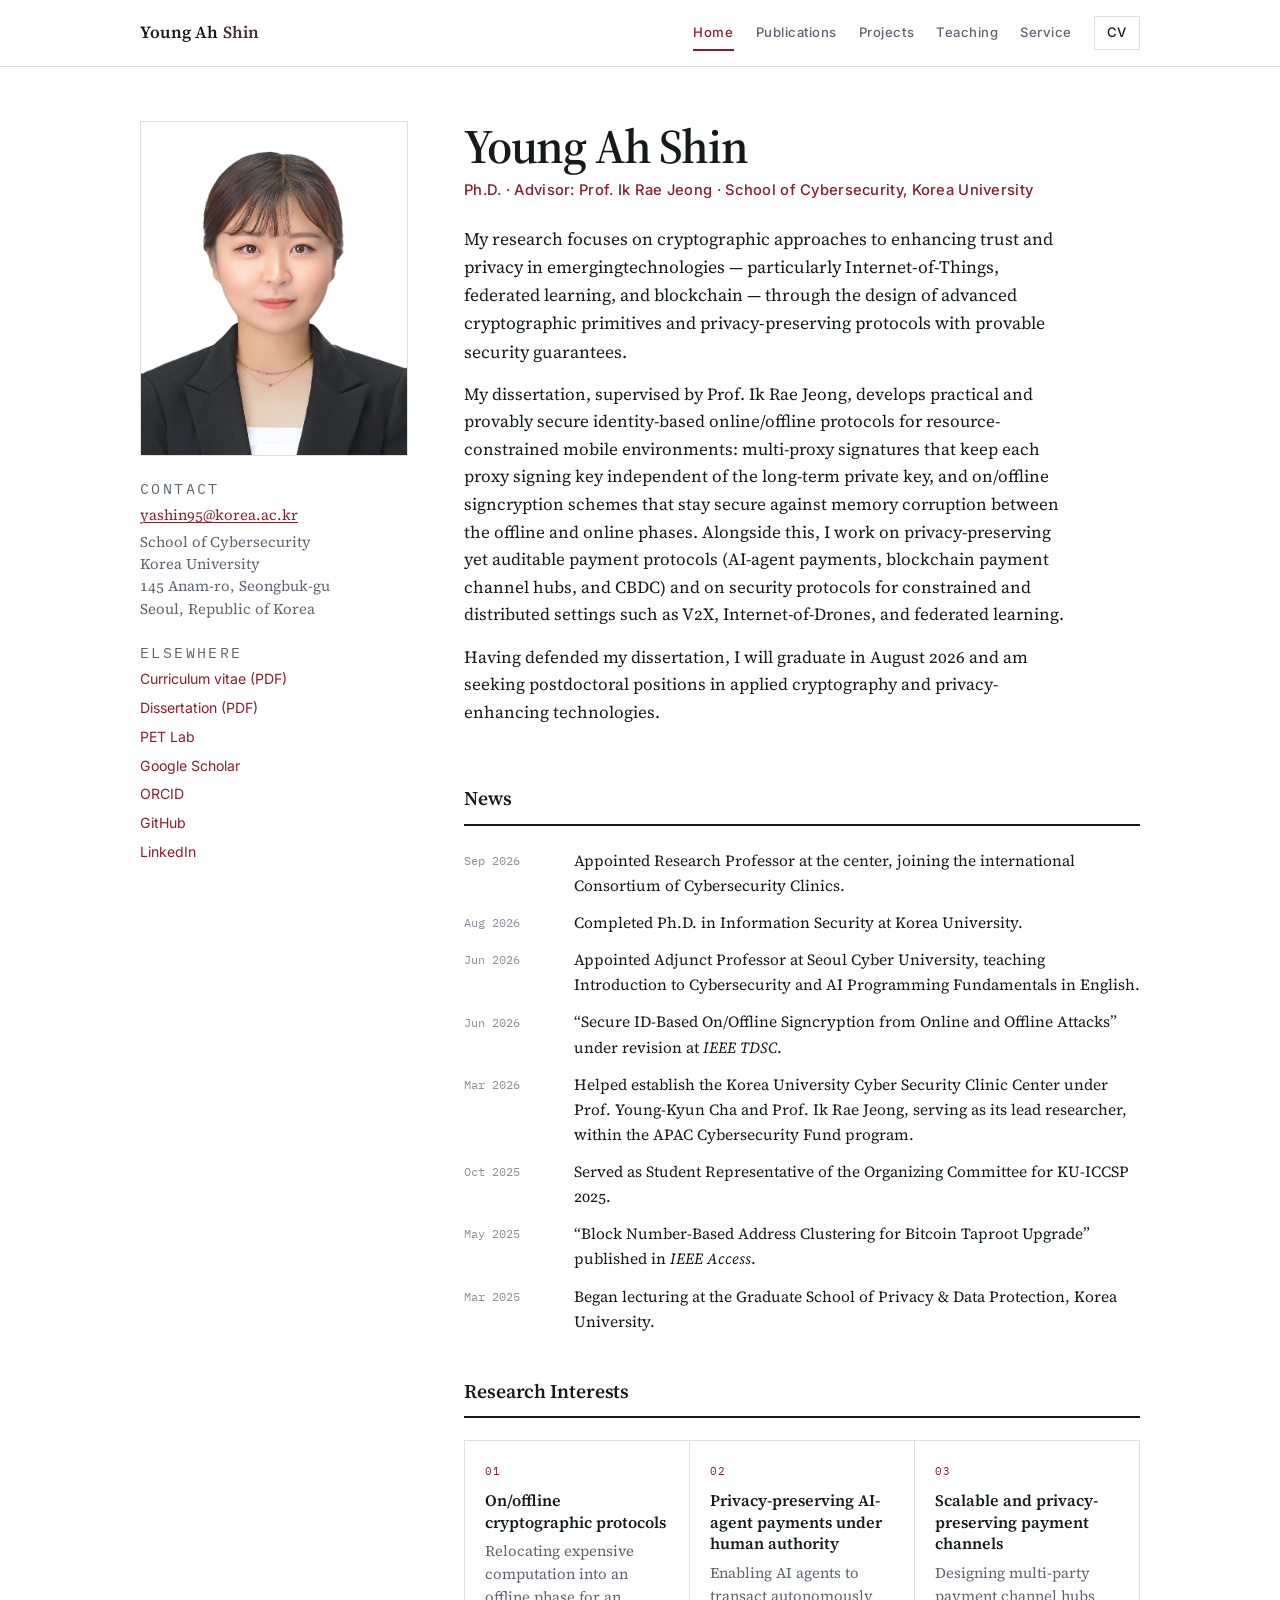
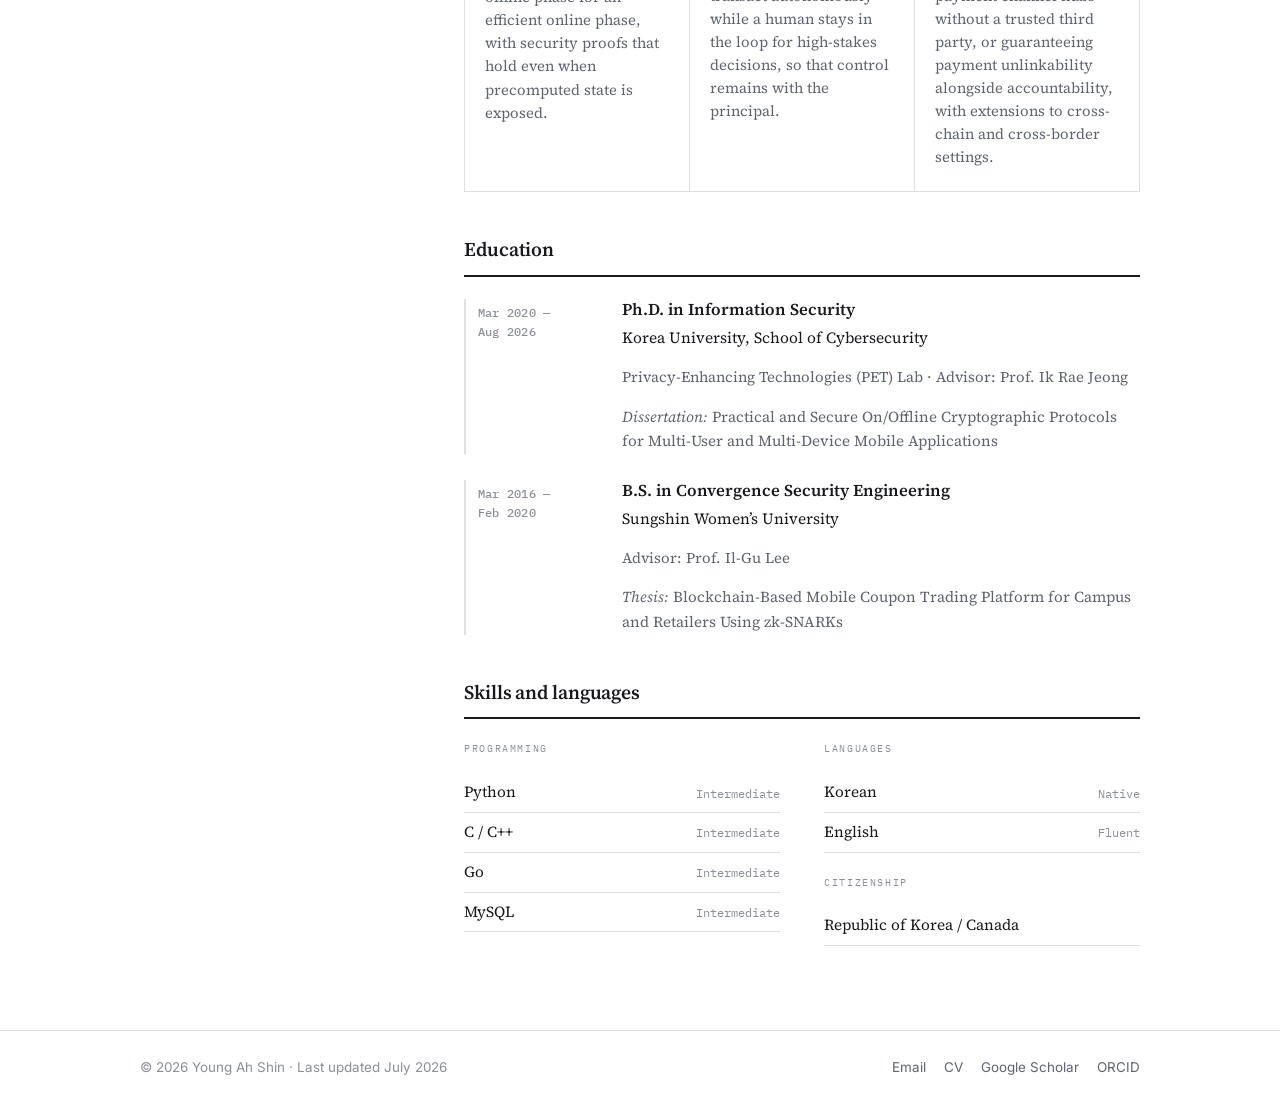
==== index.html @ 181fbac8 "dissertation" ====
<!DOCTYPE html>
<html lang="en">
<head>
<meta charset="UTF-8">
<meta name="viewport" content="width=device-width, initial-scale=1.0">
<title>Young Ah Shin — Applied Cryptography, Security and Privacy</title>
<meta name="description" content="Young Ah Shin is a Ph.D. candidate at the School of Cybersecurity, Korea University, working on identity-based signatures, online/offline cryptographic protocols, and privacy-preserving blockchain payments.">
<meta name="author" content="Young Ah Shin">
<meta property="og:title" content="Young Ah Shin">
<meta property="og:description" content="Applied cryptography, provable security, and privacy-enhancing technologies.">
<meta property="og:type" content="profile">
<link rel="preconnect" href="https://fonts.googleapis.com">
<link rel="preconnect" href="https://fonts.gstatic.com" crossorigin>
<link href="https://fonts.googleapis.com/css2?family=IBM+Plex+Mono:wght@400;500&family=Inter:wght@400;500;600&family=Source+Serif+4:ital,opsz,wght@0,8..60,400;0,8..60,600;1,8..60,400&display=swap" rel="stylesheet">
<link rel="stylesheet" href="styles.css">
</head>
<body>
<a class="skip" href="#main">Skip to content</a>

<header class="site-header">
  <nav class="wrap nav" aria-label="Main">
    <a class="brand" href="index.html">Young Ah <span>Shin</span></a>
    <div class="nav-links">
      <a class="active" href="index.html">Home</a>
      <!-- <a href="research.html">Research</a> -->
      <a href="publications.html">Publications</a>
      <a href="projects.html">Projects</a>
      <a href="teaching.html">Teaching</a>
      <a href="service.html">Service</a>
      <a class="cv-link" href="Shin_CV_Jun2026.pdf" target="_blank" rel="noopener">CV</a>
    </div>
  </nav>
</header>

<main id="main">
<div class="wrap page">

  <div class="home-grid">

    <aside class="side">
      <div class="portrait">
        <img src="Shin.jpg" alt="Portrait of Young Ah Shin">
      </div>

      <div class="side-block">
        <p class="side-label">Contact</p>
        <p><a href="mailto:yashin95@korea.ac.kr">yashin95@korea.ac.kr</a></p>
        <p>School of Cybersecurity<br>Korea University<br>145 Anam-ro, Seongbuk-gu<br>Seoul, Republic of Korea</p>
      </div>

      <div class="side-block">
        <p class="side-label">Elsewhere</p>
        <div class="side-links">
          <a href="Shin_CV_Jun2026.pdf" target="_blank" rel="noopener">Curriculum vitae (PDF)</a>
          <a href="Shin_Dissertation.pdf" target="_blank" rel="noopener">Dissertation (PDF)</a>
          <a href="https://pet.korea.ac.kr/" target="_blank" rel="noopener">PET Lab</a>
          <a href="https://scholar.google.com/citations?user=QF94qp0AAAAJ&hl=en" target="_blank" rel="noopener">Google Scholar</a>
          <a href="https://orcid.org/0000-0001-7969-7143" target="_blank" rel="noopener">ORCID</a>
          <a href="https://github.com/youngkorea" target="_blank" rel="noopener">GitHub</a>
          <a href="https://www.linkedin.com/in/young-95-korea/" target="_blank" rel="noopener">LinkedIn</a>
        </div>
      </div>
    </aside>

    <div class="intro">
      <h1>Young Ah Shin</h1>
      <p class="role">Ph.D. · Advisor: Prof. Ik Rae Jeong · School of Cybersecurity, Korea University</p>

      <p class="lead">
        My research focuses on cryptographic approaches to enhancing trust and privacy in emergingtechnologies — particularly Internet-of-Things, federated learning, and blockchain — through the design of advanced cryptographic primitives and privacy-preserving protocols with provable security guarantees.
        <!--I design cryptographic primitives and protocols that keep systems trustworthy when
        the devices running them are weak, mobile, or partly compromised — and I prove that
        they hold.-->
      </p>

      <p>
        My dissertation, supervised by Prof. Ik Rae Jeong, develops practical and provably
        secure identity-based online/offline protocols for resource-constrained mobile
        environments: multi-proxy signatures that keep each proxy signing key independent
        of the long-term private key, and on/offline signcryption schemes that stay secure against
        memory corruption between the offline and online phases. Alongside this, I work on privacy-preserving yet auditable payment protocols (AI-agent payments, blockchain payment channel hubs,  and CBDC) and on security protocols
        for constrained and distributed settings such as V2X, Internet-of-Drones, and federated learning.
      </p>

      <p>
        Having defended my dissertation, I will graduate in August 2026 and am seeking postdoctoral positions in applied cryptography and privacy-enhancing technologies.
      </p>

      <section class="section">
        <h2 class="section-title">News</h2>
        <ul class="news">
          <li><time datetime="2026-09">Sep 2026</time><span>Appointed Research Professor at the center, joining the international Consortium of Cybersecurity Clinics.</span></li>
          <li><time datetime="2026-08">Aug 2026</time><span>Completed Ph.D. in Information Security at Korea University.</span></li>
          <li><time datetime="2026-06">Jun 2026</time><span>Appointed Adjunct Professor at Seoul Cyber University, teaching Introduction to Cybersecurity and AI Programming Fundamentals in English.</span></li>
          <li><time datetime="2026-06">Jun 2026</time><span>&ldquo;Secure ID-Based On/Offline Signcryption from Online and Offline Attacks&rdquo; under revision at <em>IEEE TDSC</em>.</span></li>
          <li><time datetime="2026-03">Mar 2026</time><span>Helped establish the Korea University Cyber Security Clinic Center under Prof. Young-Kyun Cha and Prof. Ik Rae Jeong, serving as its lead researcher, within the APAC Cybersecurity Fund program.</span></li>
          <li><time datetime="2025-10">Oct 2025</time><span>Served as Student Representative of the Organizing Committee for KU-ICCSP 2025.</span></li>
          <li><time datetime="2025-05">May 2025</time><span>&ldquo;Block Number-Based Address Clustering for Bitcoin Taproot Upgrade&rdquo; published in <em>IEEE Access</em>.</span></li>
          <li><time datetime="2025-03">Mar 2025</time><span>Began lecturing at the Graduate School of Privacy &amp; Data Protection, Korea University.</span></li>
        </ul>
      </section>
      <section class="section">
        <h2 class="section-title">Research Interests</h2>
        <div class="cards">
          <article class="card">
            <span class="num">01</span>
            <h3>On/offline cryptographic protocols</h3>
            <p>Relocating expensive computation into an offline phase for an efficient online phase, with security proofs that hold even when precomputed state is exposed.</p>
          </article>
          <article class="card">
            <span class="num">02</span>
            <h3>Privacy-preserving AI-agent payments under human authority</h3>
            <p>Enabling AI agents to transact autonomously while a human stays in the loop for high-stakes decisions, so that control remains with the principal.</p>
          </article>
          <article class="card">
            <span class="num">03</span>
            <h3>Scalable and privacy-preserving payment channels</h3>
            <p>Designing multi-party payment channel hubs without a trusted third party, or guaranteeing payment unlinkability alongside accountability, with extensions to cross-chain and cross-border settings.</p>
          </article>
        </div>
      </section>
          <!--
          <article class="card">
            <span class="num">01</span>
            <h3>Online/offline cryptographic protocols</h3>
            <p>Signatures and signcryption for mobile, multi-user, and multi-device settings, with security proofs that account for state exposure between phases.</p>
          </article>
          <article class="card">
            <span class="num">02</span>
            <h3>Private and auditable payments</h3>
            <p>Payment channel hubs and CBDC designs that reconcile transaction privacy with fine-grained, regulation-compliant auditability.</p>
          </article>
          <article class="card">
            <span class="num">03</span>
            <h3>Autonomous-agent transactions</h3>
            <p>Cryptographic authorization, user pre-approval, and selective disclosure for accountable payments between autonomous AI agents.</p>
          </article>
        -->

      <section class="section">
        <h2 class="section-title">Education</h2>
        <div class="rail-list">
          <article class="rail-item">
            <div class="rail-key">Mar 2020 —<br>Aug 2026</div>
            <div class="rail-body">
              <h3>Ph.D. in Information Security</h3>
              <p class="org">Korea University, School of Cybersecurity</p>
              <p class="meta">Privacy-Enhancing Technologies (PET) Lab · Advisor: Prof. Ik Rae Jeong</p>
              <p class="note"><em>Dissertation:</em> Practical and Secure On/Offline Cryptographic Protocols for Multi-User and Multi-Device Mobile Applications</p>
            </div>
          </article>
          <article class="rail-item">
            <div class="rail-key">Mar 2016 —<br>Feb 2020</div>
            <div class="rail-body">
              <h3>B.S. in Convergence Security Engineering</h3>
              <p class="org">Sungshin Women&rsquo;s University</p>
              <p class="meta">Advisor: Prof. Il-Gu Lee</p>
              <p class="note"><em>Thesis:</em> Blockchain-Based Mobile Coupon Trading Platform for Campus and Retailers Using zk-SNARKs</p>
            </div>
          </article>
        </div>
      </section>

      <section class="section">
        <h2 class="section-title">Skills and languages</h2>
        <div class="split">
          <div>
            <p class="side-label">Programming</p>
            <ul class="plain">
              <li>Python <span>Intermediate</span></li>
              <li>C / C++ <span>Intermediate</span></li>
              <li>Go <span>Intermediate</span></li>
              <li>MySQL <span>Intermediate</span></li>
            </ul>
          </div>
          <div>
            <p class="side-label">Languages</p>
            <ul class="plain">
              <li>Korean <span>Native</span></li>
              <li>English <span>Fluent</span></li>
            </ul>
            <p class="side-label" style="margin-top:22px">Citizenship</p>
            <ul class="plain">
              <li>Republic of Korea / Canada</li>
            </ul>
          </div>
        </div>
        <!--
        <div class="callout">
          <p>References are available on request.</p>
        </div>
        -->
      </section>

    </div>
  </div>

</div>
</main>

<footer>
  <div class="wrap footer-row">
    <span>© 2026 Young Ah Shin · Last updated July 2026</span>
    <div class="footer-links">
      <a href="mailto:yashin95@korea.ac.kr">Email</a>
      <a href="Shin_CV_Jun2026.pdf" target="_blank" rel="noopener">CV</a>
      <a href="https://scholar.google.com/citations?user=QF94qp0AAAAJ&hl=en" target="_blank" rel="noopener">Google Scholar</a>
      <a href="https://orcid.org/0000-0001-7969-7143" target="_blank" rel="noopener">ORCID</a>
    </div>
  </div>
</footer>
</body>
</html>
---- styles.css ----
/* ==========================================================================
   Young Ah Shin — academic homepage
   Type:  Source Serif 4 (prose)  ·  Inter (navigation, labels)  ·  IBM Plex Mono (dates, IDs)
   ========================================================================== */

:root {
  --ink:      #17191d;
  --slate:    #5d6470;
  --faint:    #8a8f99;
  --crimson:  #8a1f2b;
  --crimson-2:#a83341;
  --darkbrown:#4A2C2A;
  --paper:    #ffffff;
  --wash:     #f6f5f2;
  --rule:     #e2e0da;

  --serif: "Source Serif 4", Georgia, "Times New Roman", serif;
  --sans:  "Inter", -apple-system, BlinkMacSystemFont, "Segoe UI", Arial, sans-serif;
  --mono:  "IBM Plex Mono", ui-monospace, "SFMono-Regular", Consolas, monospace;

  --wrap: 1000px;
  --rail: 132px;
}

* { box-sizing: border-box; }
html { scroll-behavior: smooth; -webkit-text-size-adjust: 100%; }

body {
  margin: 0;
  background: var(--paper);
  color: var(--ink);
  font-family: var(--serif);
  font-size: 17px;
  line-height: 1.62;
  font-variant-numeric: oldstyle-nums;
}

a { color: var(--crimson); text-decoration-thickness: 1px; text-underline-offset: 2px; }
a:hover { color: var(--crimson-2); }
img { max-width: 100%; display: block; }

:focus-visible {
  outline: 2px solid var(--crimson);
  outline-offset: 3px;
}

.wrap { width: min(calc(100% - 44px), var(--wrap)); margin-inline: auto; }

.skip {
  position: absolute; left: -9999px;
  background: var(--ink); color: #fff; padding: 10px 16px; z-index: 99;
}
.skip:focus { left: 12px; top: 12px; }

/* ---------- Header ------------------------------------------------------ */

.site-header {
  position: sticky; top: 0; z-index: 40;
  background: rgba(255,255,255,.94);
  backdrop-filter: saturate(180%) blur(8px);
  border-bottom: 1px solid var(--rule);
}
.nav {
  display: flex; align-items: center; justify-content: space-between;
  gap: 24px; min-height: 66px;
}
.brand {
  font-family: var(--serif);
  font-size: 1.06rem; font-weight: 600; letter-spacing: .01em;
  color: var(--ink); text-decoration: none; white-space: nowrap;
}
.brand span { color: var(--darkbrown); }

.nav-links { display: flex; align-items: center; gap: 22px; flex-wrap: wrap; }
.nav-links a {
  position: relative;
  font-family: var(--sans);
  font-size: .82rem; font-weight: 500; letter-spacing: .04em;
  color: var(--slate); text-decoration: none;
  padding: 6px 0;
}
.nav-links a:hover { color: var(--ink); }
.nav-links a.active { color: var(--crimson); }
.nav-links a.active::after {
  content: ""; position: absolute; left: 0; right: 0; bottom: -1px;
  height: 2px; background: var(--crimson);
}
.nav-links a.cv-link {
  padding: 5px 12px;
  border: 1px solid var(--rule);
  color: var(--ink);
}
.nav-links a.cv-link:hover { border-color: var(--crimson); color: var(--crimson); }

/* ---------- Page banner ------------------------------------------------- */

.banner {
  background: var(--wash);
  border-bottom: 1px solid var(--rule);
  padding: 40px 0 36px;
}
.eyebrow {
  font-family: var(--mono);
  font-size: .68rem; font-weight: 500; letter-spacing: .18em;
  text-transform: uppercase; color: var(--crimson);
  margin: 0 0 10px;
}
.banner h1 {
  margin: 0;
  font-size: clamp(1.9rem, 4vw, 2.5rem);
  font-weight: 600; letter-spacing: -.015em; line-height: 1.15;
}
.banner .lede {
  margin: 14px 0 0; max-width: 62ch;
  color: var(--slate); font-size: 1.02rem;
}

main { display: block; }
.page { padding: 54px 0 84px; }

/* ---------- Sections ---------------------------------------------------- */

.section { padding-top: 42px; }
.section:first-child { padding-top: 0; }

.section-title {
  margin: 0 0 22px;
  padding-bottom: 9px;
  border-bottom: 2px solid var(--ink);
  font-size: 1.22rem; font-weight: 600; letter-spacing: -.005em;
}
.section-sub {
  margin: 34px 0 16px;
  font-family: var(--sans);
  font-size: .76rem; font-weight: 600; letter-spacing: .13em;
  text-transform: uppercase; color: var(--crimson);
}
.section p { margin: 0 0 15px; max-width: 74ch; }
.section p:last-child { margin-bottom: 0; }

.bullets { margin: 0; padding-left: 0; list-style: none; max-width: 78ch; }
.bullets li {
  position: relative; margin: 0 0 10px; padding-left: 20px;
}
.bullets li::before {
  content: ""; position: absolute; left: 0; top: .68em;
  width: 7px; height: 1px; background: var(--crimson);
}

/* ---------- Rail list (the shared timeline device) ---------------------- */

.rail-list { display: grid; gap: 26px; }

.rail-item {
  display: grid;
  grid-template-columns: var(--rail) minmax(0, 1fr);
  gap: 26px;
}
.rail-key {
  font-family: var(--mono);
  font-size: .74rem; font-weight: 500; letter-spacing: .02em;
  color: var(--faint);
  padding-top: .32em;
  border-left: 2px solid var(--rule);
  padding-left: 12px;
}
.rail-item:hover .rail-key { border-left-color: var(--crimson); color: var(--slate); }

.rail-body h3 {
  margin: 0 0 4px;
  font-size: 1.04rem; font-weight: 600; line-height: 1.35;
}
.rail-body p { margin: 3px 0; max-width: 72ch; }
.rail-body .org { font-size: .97rem; }
.rail-body .meta {
  color: var(--slate); font-size: .93rem;
}
.rail-body .note {
  margin-top: 7px; color: var(--slate); font-size: .95rem;
}
.rail-body ul { margin: 8px 0 0; padding-left: 0; list-style: none; }
.rail-body ul li {
  position: relative; padding-left: 16px; margin-bottom: 5px;
  color: var(--slate); font-size: .95rem;
}
.rail-body ul li::before {
  content: ""; position: absolute; left: 0; top: .72em;
  width: 5px; height: 1px; background: var(--faint);
}

/* Compact variant for patents / software / grants */
.rail-list.tight { gap: 15px; }
.rail-list.tight .rail-body h3 { font-size: .99rem; font-weight: 500; }

/* ---------- Publications ------------------------------------------------ */

.pub-list { margin: 0; padding: 0; list-style: none; display: grid; gap: 24px; }
.pub {
  display: grid;
  grid-template-columns: var(--rail) minmax(0, 1fr);
  gap: 26px;
}
.pub-key {
  font-family: var(--mono);
  font-size: .74rem; font-weight: 500;
  color: var(--faint);
  padding-top: .32em; padding-left: 12px;
  border-left: 2px solid var(--rule);
}
.pub:hover .pub-key { border-left-color: var(--crimson); color: var(--slate); }
.pub-title {
  display: block;
  font-size: 1.04rem; font-weight: 600; line-height: 1.38;
  margin-bottom: 4px;
}
.pub-authors { display: block; font-size: .97rem; }
.pub-authors strong { font-weight: 600; }
.pub-venue { display: block; color: var(--slate); font-size: .94rem; margin-top: 2px; }
.pub-venue em { font-style: italic; }
.pub-links { margin-top: 6px; display: flex; flex-wrap: wrap; gap: 14px; }
.pub-links a {
  font-family: var(--mono); font-size: .72rem; letter-spacing: .06em;
  text-transform: uppercase; text-decoration: none;
  border-bottom: 1px solid var(--rule); padding-bottom: 1px;
}
.pub-links a:hover { border-bottom-color: var(--crimson); }

.tag {
  display: inline-block; vertical-align: 2px;
  margin-left: 8px; padding: 2px 8px;
  font-family: var(--mono); font-size: .64rem; font-weight: 500;
  letter-spacing: .1em; text-transform: uppercase;
  border: 1px solid var(--rule); color: var(--slate);
  white-space: nowrap;
}
.tag.review { border-color: var(--crimson); color: var(--crimson); }
.tag.progress { border-style: dashed; }

/* ---------- Home -------------------------------------------------------- */

.home-grid {
  display: grid;
  grid-template-columns: 268px minmax(0, 1fr);
  gap: 56px;
  align-items: start;
}
.side { position: sticky; top: 96px; }

.portrait {
  width: 100%; aspect-ratio: 4 / 5;
  display: grid; place-items: center; overflow: hidden;
  background: var(--wash);
  border: 1px solid var(--rule);
  color: #b3a7a2;
  font-family: var(--serif); font-size: 3rem; font-weight: 600; letter-spacing: .04em;
}
.portrait img { width: 100%; height: 100%; object-fit: cover; }

.side-block { margin-top: 22px; }
.side-label {
  font-family: var(--mono);
  font-size: .64rem; letter-spacing: .16em; text-transform: uppercase;
  color: var(--faint); margin: 0 0 8px;
}
.side-block p { margin: 0 0 4px; font-size: .93rem; line-height: 1.5; color: var(--slate); }
.side-links { display: grid; gap: 5px; }
.side-links a {
  font-family: var(--sans); font-size: .88rem; text-decoration: none;
  border-bottom: 1px solid transparent; width: fit-content;
}
.side-links a:hover { border-bottom-color: var(--crimson); }

.intro h1 {
  margin: 0 0 6px;
  font-size: clamp(2.2rem, 5vw, 3rem);
  font-weight: 600; letter-spacing: -.025em; line-height: 1.08;
}
.intro .role {
  margin: 0 0 22px;
  font-family: var(--sans);
  font-size: .92rem; font-weight: 500; letter-spacing: .02em;
  color: var(--crimson);
}
.intro p { margin: 0 0 15px; max-width: 68ch; }
.intro .lead { font-size: 1.09rem; }

/* News */
.news { margin: 0; padding: 0; list-style: none; display: grid; gap: 12px; }
.news li {
  display: grid; grid-template-columns: 92px minmax(0, 1fr); gap: 18px;
  font-size: .97rem;
}
.news time {
  font-family: var(--mono); font-size: .73rem; color: var(--faint);
  padding-top: .35em; white-space: nowrap;
}

/* Cards */
.cards { display: grid; grid-template-columns: repeat(3, minmax(0, 1fr)); gap: 1px; background: var(--rule); border: 1px solid var(--rule); }
.card { background: var(--paper); padding: 22px 20px; }
.card .num {
  font-family: var(--mono); font-size: .68rem; letter-spacing: .12em;
  color: var(--crimson); display: block; margin-bottom: 9px;
}
.card h3 { margin: 0 0 7px; font-size: 1rem; font-weight: 600; line-height: 1.35; }
.card p { margin: 0; font-size: .93rem; color: var(--slate); line-height: 1.55; }

/* Two-column plain lists (skills, languages) */
.split { display: grid; grid-template-columns: 1fr 1fr; gap: 44px; }
.plain { margin: 0; padding: 0; list-style: none; }
.plain li {
  display: flex; justify-content: space-between; gap: 16px;
  padding: 7px 0; border-bottom: 1px solid var(--rule); font-size: .96rem;
}
.plain li span { font-family: var(--mono); font-size: .76rem; color: var(--faint); padding-top: .3em; }

.callout {
  margin-top: 26px; padding: 16px 20px;
  background: var(--wash); border-left: 3px solid var(--crimson);
  font-size: .95rem; color: var(--slate);
}
.callout p { margin: 0; max-width: 74ch; }

/* ---------- Footer ------------------------------------------------------ */

footer {
  border-top: 1px solid var(--rule);
  padding: 26px 0 34px;
  color: var(--faint);
  font-family: var(--sans); font-size: .84rem;
}
.footer-row { display: flex; justify-content: space-between; gap: 20px; flex-wrap: wrap; }
.footer-links { display: flex; gap: 18px; flex-wrap: wrap; }
.footer-links a { text-decoration: none; color: var(--slate); }
.footer-links a:hover { color: var(--crimson); }

/* ---------- Responsive -------------------------------------------------- */

@media (max-width: 900px) {
  .home-grid { grid-template-columns: 1fr; gap: 32px; }
  .side { position: static; max-width: 320px; }
  .cards { grid-template-columns: 1fr; }
}

@media (max-width: 720px) {
  body { font-size: 16px; }
  .nav { flex-direction: column; align-items: flex-start; gap: 10px; padding: 12px 0; }
  .nav-links { gap: 16px; }
  .nav-links a { font-size: .78rem; }
  .rail-item, .pub { grid-template-columns: 1fr; gap: 8px; }
  .rail-key, .pub-key {
    border-left: 0; padding-left: 0; padding-top: 0;
    border-top: 2px solid var(--rule); padding-top: 7px; width: fit-content; padding-right: 20px;
  }
  .rail-item:hover .rail-key, .pub:hover .pub-key { border-top-color: var(--crimson); }
  .news li { grid-template-columns: 1fr; gap: 2px; }
  .split { grid-template-columns: 1fr; gap: 24px; }
  .page { padding: 38px 0 60px; }
}

@media (prefers-reduced-motion: reduce) {
  html { scroll-behavior: auto; }
  * { animation: none !important; transition: none !important; }
}

@media print {
  .site-header, footer, .banner { background: #fff; }
  a { color: var(--ink); }
}
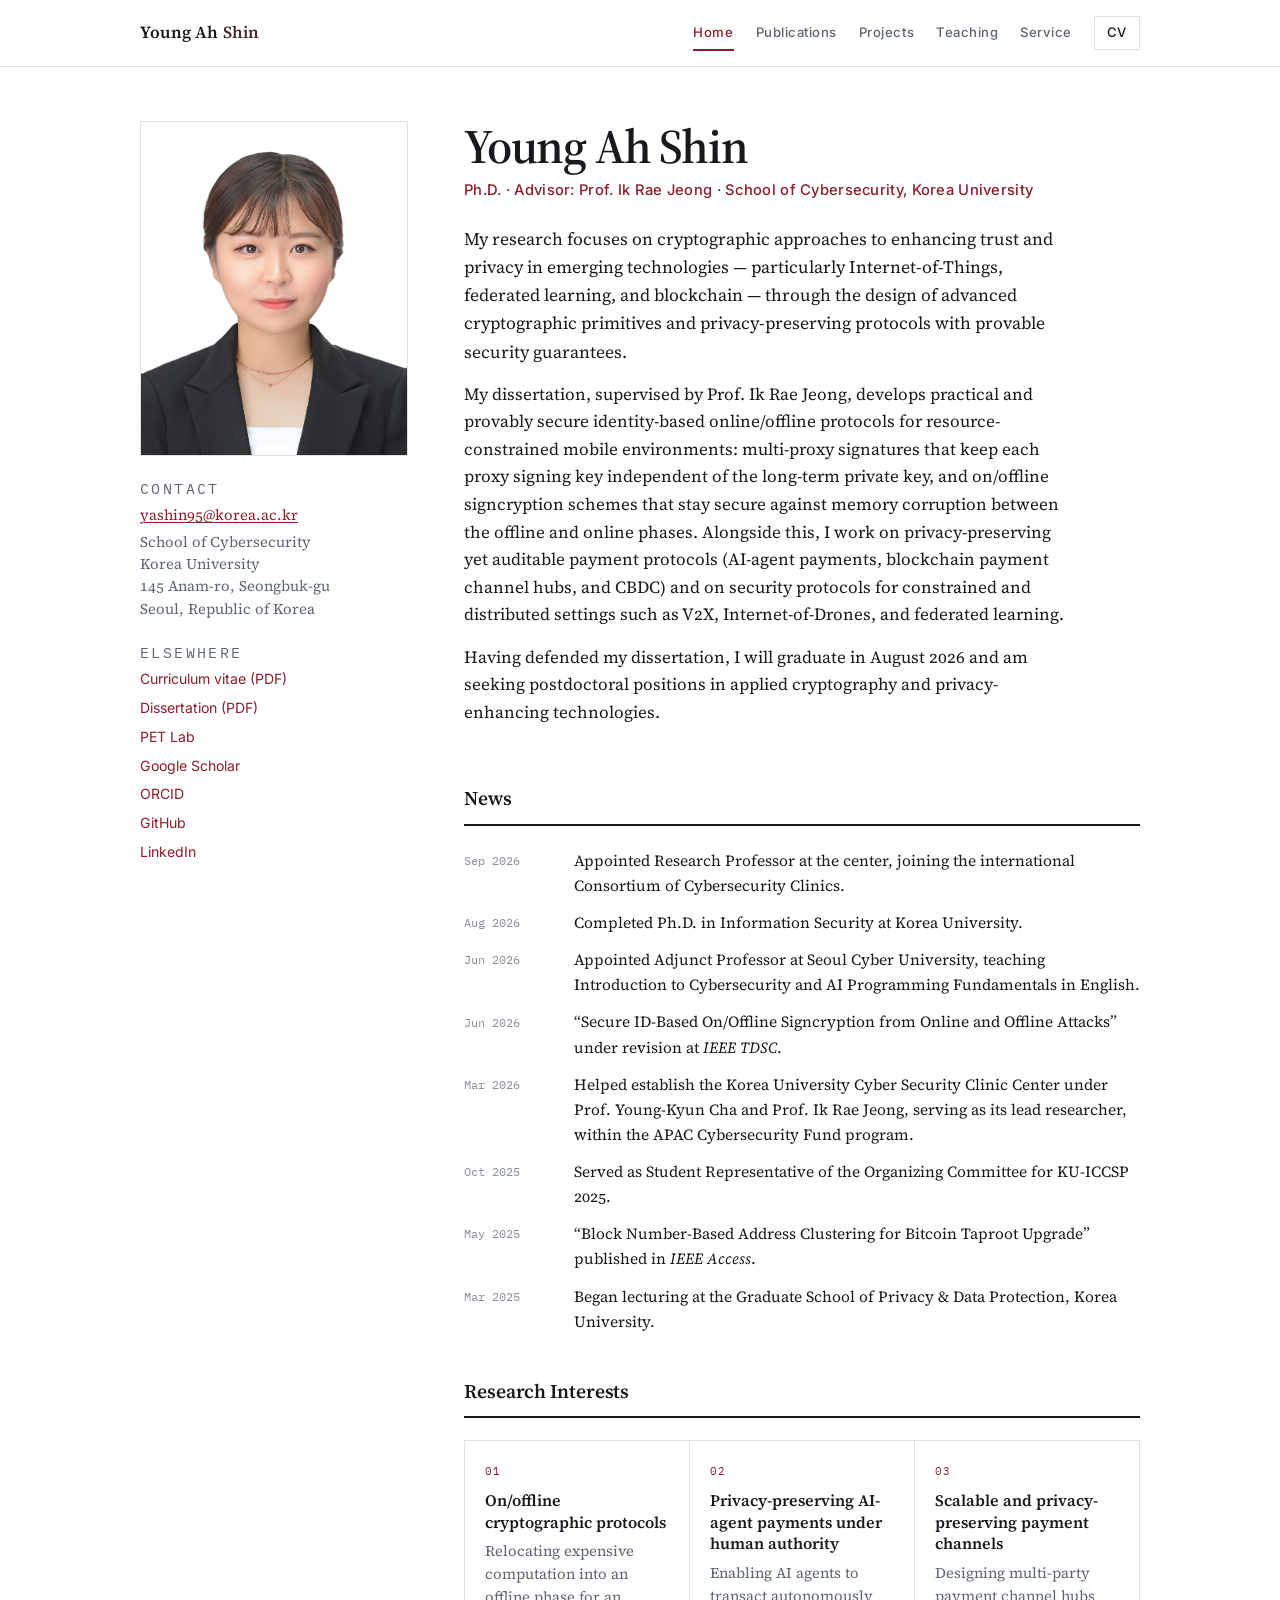
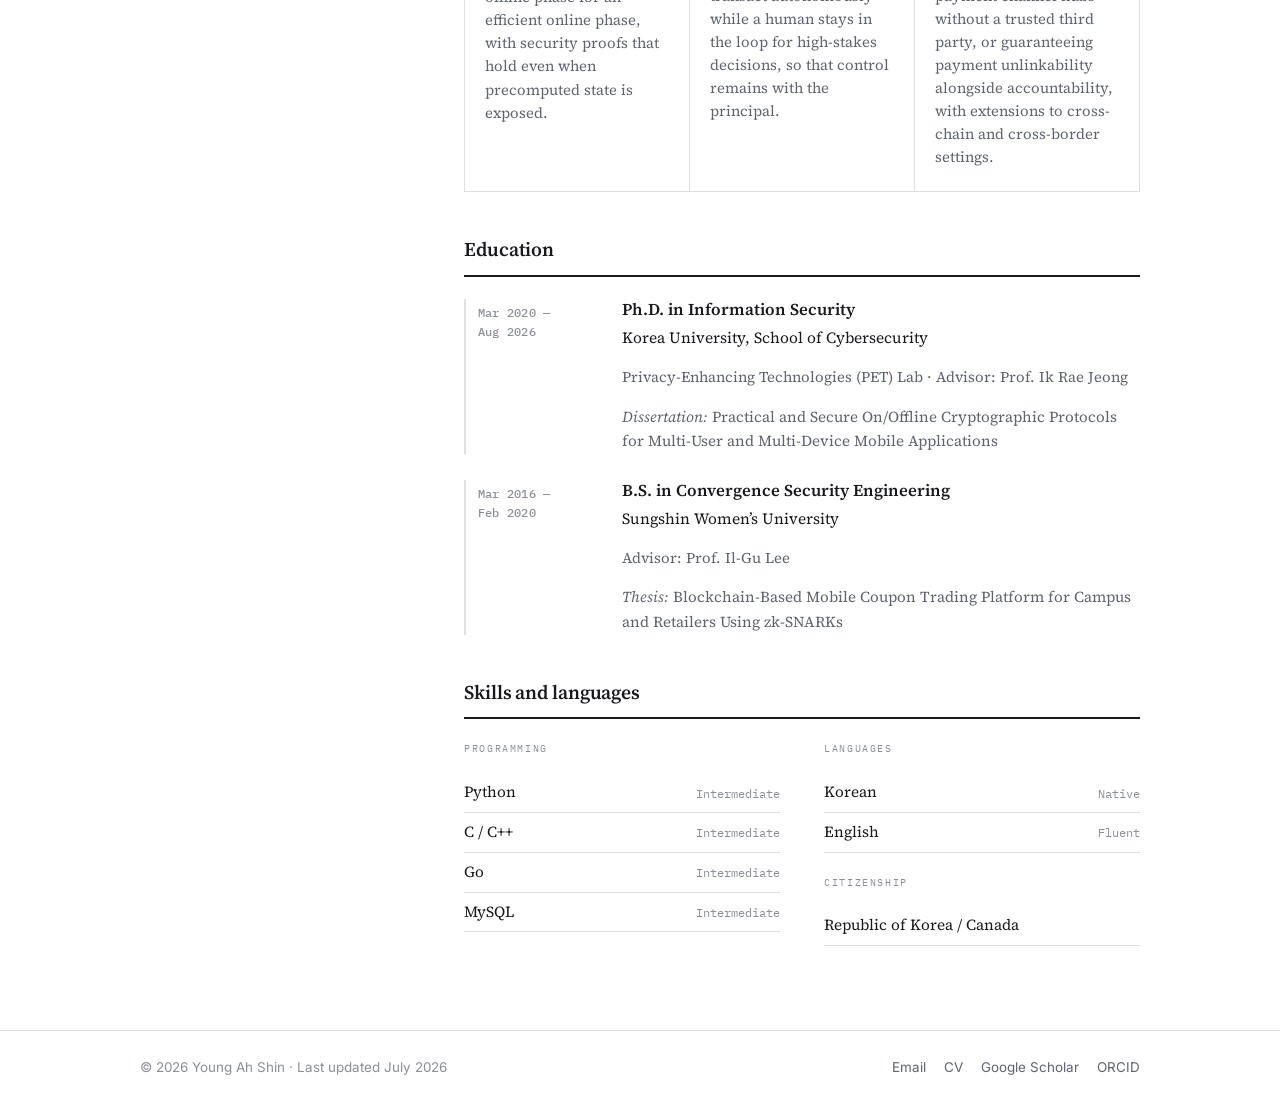
==== commit 14bbf2ff: "home" ====
--- a/index.html
+++ b/index.html
@@ -67,7 +67,7 @@
       <p class="role">Ph.D. · Advisor: Prof. Ik Rae Jeong · School of Cybersecurity, Korea University</p>
 
       <p class="lead">
-        My research focuses on cryptographic approaches to enhancing trust and privacy in emergingtechnologies — particularly Internet-of-Things, federated learning, and blockchain — through the design of advanced cryptographic primitives and privacy-preserving protocols with provable security guarantees.
+        My research focuses on cryptographic approaches to enhancing trust and privacy in emerging technologies — particularly Internet-of-Things, federated learning, and blockchain — through the design of advanced cryptographic primitives and privacy-preserving protocols with provable security guarantees.
         <!--I design cryptographic primitives and protocols that keep systems trustworthy when
         the devices running them are weak, mobile, or partly compromised — and I prove that
         they hold.-->
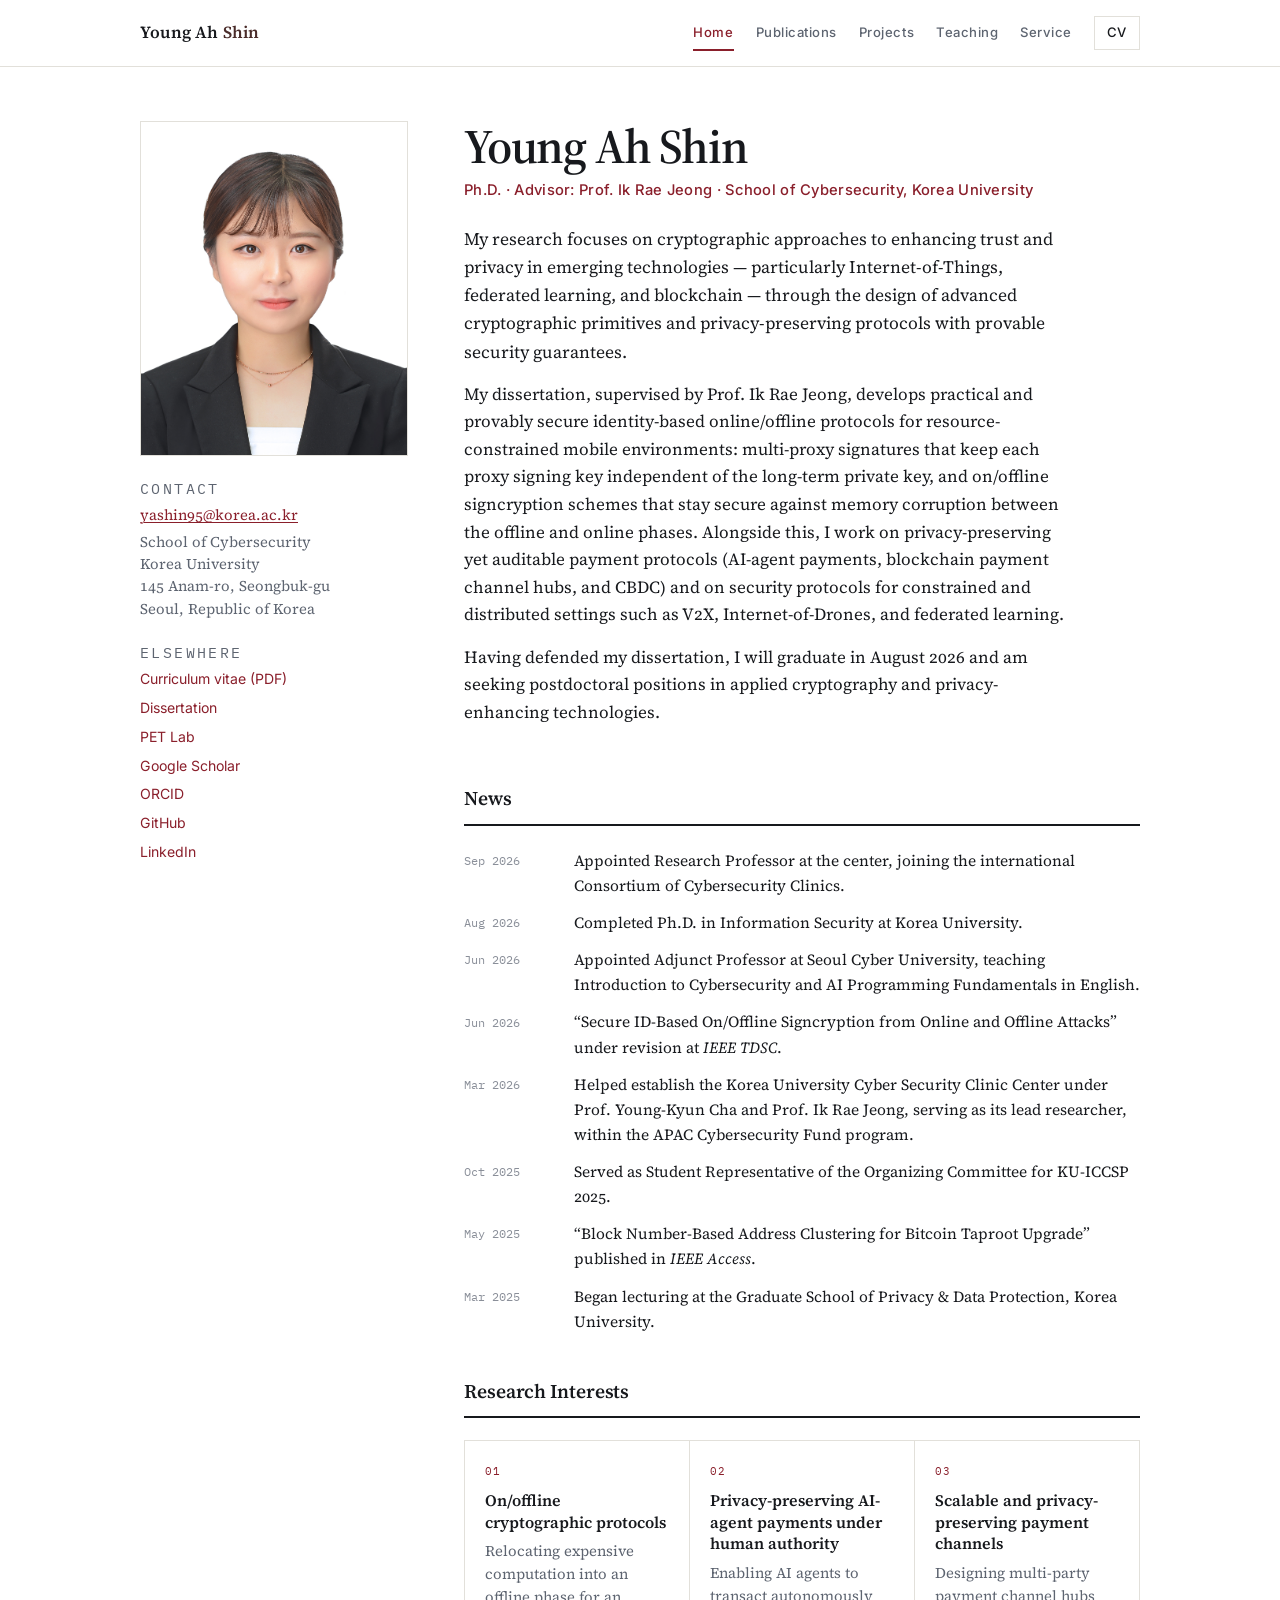
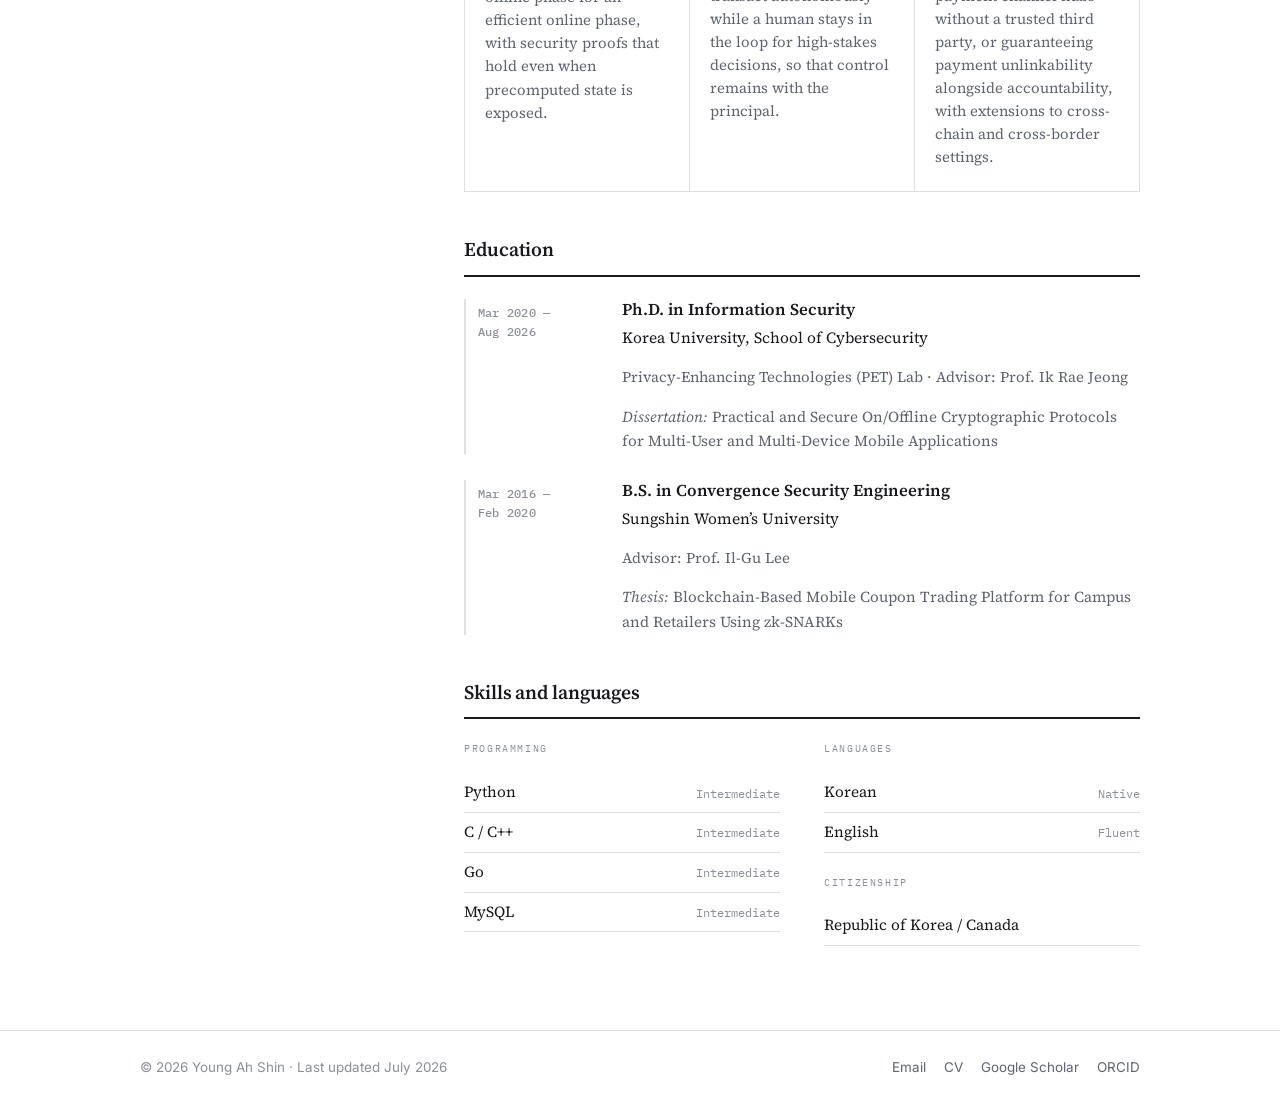
==== commit 31ed79c7: "dissertation_link" ====
--- a/index.html
+++ b/index.html
@@ -1,124 +1,149 @@
 <!DOCTYPE html>
 <html lang="en">
+
 <head>
-<meta charset="UTF-8">
-<meta name="viewport" content="width=device-width, initial-scale=1.0">
-<title>Young Ah Shin — Applied Cryptography, Security and Privacy</title>
-<meta name="description" content="Young Ah Shin is a Ph.D. candidate at the School of Cybersecurity, Korea University, working on identity-based signatures, online/offline cryptographic protocols, and privacy-preserving blockchain payments.">
-<meta name="author" content="Young Ah Shin">
-<meta property="og:title" content="Young Ah Shin">
-<meta property="og:description" content="Applied cryptography, provable security, and privacy-enhancing technologies.">
-<meta property="og:type" content="profile">
-<link rel="preconnect" href="https://fonts.googleapis.com">
-<link rel="preconnect" href="https://fonts.gstatic.com" crossorigin>
-<link href="https://fonts.googleapis.com/css2?family=IBM+Plex+Mono:wght@400;500&family=Inter:wght@400;500;600&family=Source+Serif+4:ital,opsz,wght@0,8..60,400;0,8..60,600;1,8..60,400&display=swap" rel="stylesheet">
-<link rel="stylesheet" href="styles.css">
+  <meta charset="UTF-8">
+  <meta name="viewport" content="width=device-width, initial-scale=1.0">
+  <title>Young Ah Shin — Applied Cryptography, Security and Privacy</title>
+  <meta name="description"
+    content="Young Ah Shin is a Ph.D. candidate at the School of Cybersecurity, Korea University, working on identity-based signatures, online/offline cryptographic protocols, and privacy-preserving blockchain payments.">
+  <meta name="author" content="Young Ah Shin">
+  <meta property="og:title" content="Young Ah Shin">
+  <meta property="og:description"
+    content="Applied cryptography, provable security, and privacy-enhancing technologies.">
+  <meta property="og:type" content="profile">
+  <link rel="preconnect" href="https://fonts.googleapis.com">
+  <link rel="preconnect" href="https://fonts.gstatic.com" crossorigin>
+  <link
+    href="https://fonts.googleapis.com/css2?family=IBM+Plex+Mono:wght@400;500&family=Inter:wght@400;500;600&family=Source+Serif+4:ital,opsz,wght@0,8..60,400;0,8..60,600;1,8..60,400&display=swap"
+    rel="stylesheet">
+  <link rel="stylesheet" href="styles.css">
 </head>
+
 <body>
-<a class="skip" href="#main">Skip to content</a>
-
-<header class="site-header">
-  <nav class="wrap nav" aria-label="Main">
-    <a class="brand" href="index.html">Young Ah <span>Shin</span></a>
-    <div class="nav-links">
-      <a class="active" href="index.html">Home</a>
-      <!-- <a href="research.html">Research</a> -->
-      <a href="publications.html">Publications</a>
-      <a href="projects.html">Projects</a>
-      <a href="teaching.html">Teaching</a>
-      <a href="service.html">Service</a>
-      <a class="cv-link" href="Shin_CV_Jun2026.pdf" target="_blank" rel="noopener">CV</a>
-    </div>
-  </nav>
-</header>
-
-<main id="main">
-<div class="wrap page">
-
-  <div class="home-grid">
-
-    <aside class="side">
-      <div class="portrait">
-        <img src="Shin.jpg" alt="Portrait of Young Ah Shin">
+  <a class="skip" href="#main">Skip to content</a>
+
+  <header class="site-header">
+    <nav class="wrap nav" aria-label="Main">
+      <a class="brand" href="index.html">Young Ah <span>Shin</span></a>
+      <div class="nav-links">
+        <a class="active" href="index.html">Home</a>
+        <!-- <a href="research.html">Research</a> -->
+        <a href="publications.html">Publications</a>
+        <a href="projects.html">Projects</a>
+        <a href="teaching.html">Teaching</a>
+        <a href="service.html">Service</a>
+        <a class="cv-link" href="Shin_CV_Fulbright_090826.pdf" target="_blank" rel="noopener">CV</a>
       </div>
-
-      <div class="side-block">
-        <p class="side-label">Contact</p>
-        <p><a href="mailto:yashin95@korea.ac.kr">yashin95@korea.ac.kr</a></p>
-        <p>School of Cybersecurity<br>Korea University<br>145 Anam-ro, Seongbuk-gu<br>Seoul, Republic of Korea</p>
-      </div>
-
-      <div class="side-block">
-        <p class="side-label">Elsewhere</p>
-        <div class="side-links">
-          <a href="Shin_CV_Jun2026.pdf" target="_blank" rel="noopener">Curriculum vitae (PDF)</a>
-          <a href="Shin_Dissertation.pdf" target="_blank" rel="noopener">Dissertation (PDF)</a>
-          <a href="https://pet.korea.ac.kr/" target="_blank" rel="noopener">PET Lab</a>
-          <a href="https://scholar.google.com/citations?user=QF94qp0AAAAJ&hl=en" target="_blank" rel="noopener">Google Scholar</a>
-          <a href="https://orcid.org/0000-0001-7969-7143" target="_blank" rel="noopener">ORCID</a>
-          <a href="https://github.com/youngkorea" target="_blank" rel="noopener">GitHub</a>
-          <a href="https://www.linkedin.com/in/young-95-korea/" target="_blank" rel="noopener">LinkedIn</a>
-        </div>
-      </div>
-    </aside>
-
-    <div class="intro">
-      <h1>Young Ah Shin</h1>
-      <p class="role">Ph.D. · Advisor: Prof. Ik Rae Jeong · School of Cybersecurity, Korea University</p>
-
-      <p class="lead">
-        My research focuses on cryptographic approaches to enhancing trust and privacy in emerging technologies — particularly Internet-of-Things, federated learning, and blockchain — through the design of advanced cryptographic primitives and privacy-preserving protocols with provable security guarantees.
-        <!--I design cryptographic primitives and protocols that keep systems trustworthy when
+    </nav>
+  </header>
+
+  <main id="main">
+    <div class="wrap page">
+
+      <div class="home-grid">
+
+        <aside class="side">
+          <div class="portrait">
+            <img src="Shin.jpg" alt="Portrait of Young Ah Shin">
+          </div>
+
+          <div class="side-block">
+            <p class="side-label">Contact</p>
+            <p><a href="mailto:yashin95@korea.ac.kr">yashin95@korea.ac.kr</a></p>
+            <p>School of Cybersecurity<br>Korea University<br>145 Anam-ro, Seongbuk-gu<br>Seoul, Republic of Korea</p>
+          </div>
+
+          <div class="side-block">
+            <p class="side-label">Elsewhere</p>
+            <div class="side-links">
+              <a href="Shin_CV_Fulbright_090826.pdf" target="_blank" rel="noopener">Curriculum vitae (PDF)</a>
+              <a href="https://dcollection.korea.ac.kr/public_resource/pdf/000000321469_20260923180502.pdf"
+                target="_blank" rel="noopener">Dissertation </a>
+              <a href="https://pet.korea.ac.kr/" target="_blank" rel="noopener">PET Lab</a>
+              <a href="https://scholar.google.com/citations?user=QF94qp0AAAAJ&hl=en" target="_blank"
+                rel="noopener">Google Scholar</a>
+              <a href="https://orcid.org/0000-0001-7969-7143" target="_blank" rel="noopener">ORCID</a>
+              <a href="https://github.com/youngkorea" target="_blank" rel="noopener">GitHub</a>
+              <a href="https://www.linkedin.com/in/young-95-korea/" target="_blank" rel="noopener">LinkedIn</a>
+            </div>
+          </div>
+        </aside>
+
+        <div class="intro">
+          <h1>Young Ah Shin</h1>
+          <p class="role">Ph.D. · Advisor: Prof. Ik Rae Jeong · School of Cybersecurity, Korea University</p>
+
+          <p class="lead">
+            My research focuses on cryptographic approaches to enhancing trust and privacy in emerging technologies —
+            particularly Internet-of-Things, federated learning, and blockchain — through the design of advanced
+            cryptographic primitives and privacy-preserving protocols with provable security guarantees.
+            <!--I design cryptographic primitives and protocols that keep systems trustworthy when
         the devices running them are weak, mobile, or partly compromised — and I prove that
         they hold.-->
-      </p>
-
-      <p>
-        My dissertation, supervised by Prof. Ik Rae Jeong, develops practical and provably
-        secure identity-based online/offline protocols for resource-constrained mobile
-        environments: multi-proxy signatures that keep each proxy signing key independent
-        of the long-term private key, and on/offline signcryption schemes that stay secure against
-        memory corruption between the offline and online phases. Alongside this, I work on privacy-preserving yet auditable payment protocols (AI-agent payments, blockchain payment channel hubs,  and CBDC) and on security protocols
-        for constrained and distributed settings such as V2X, Internet-of-Drones, and federated learning.
-      </p>
-
-      <p>
-        Having defended my dissertation, I will graduate in August 2026 and am seeking postdoctoral positions in applied cryptography and privacy-enhancing technologies.
-      </p>
-
-      <section class="section">
-        <h2 class="section-title">News</h2>
-        <ul class="news">
-          <li><time datetime="2026-09">Sep 2026</time><span>Appointed Research Professor at the center, joining the international Consortium of Cybersecurity Clinics.</span></li>
-          <li><time datetime="2026-08">Aug 2026</time><span>Completed Ph.D. in Information Security at Korea University.</span></li>
-          <li><time datetime="2026-06">Jun 2026</time><span>Appointed Adjunct Professor at Seoul Cyber University, teaching Introduction to Cybersecurity and AI Programming Fundamentals in English.</span></li>
-          <li><time datetime="2026-06">Jun 2026</time><span>&ldquo;Secure ID-Based On/Offline Signcryption from Online and Offline Attacks&rdquo; under revision at <em>IEEE TDSC</em>.</span></li>
-          <li><time datetime="2026-03">Mar 2026</time><span>Helped establish the Korea University Cyber Security Clinic Center under Prof. Young-Kyun Cha and Prof. Ik Rae Jeong, serving as its lead researcher, within the APAC Cybersecurity Fund program.</span></li>
-          <li><time datetime="2025-10">Oct 2025</time><span>Served as Student Representative of the Organizing Committee for KU-ICCSP 2025.</span></li>
-          <li><time datetime="2025-05">May 2025</time><span>&ldquo;Block Number-Based Address Clustering for Bitcoin Taproot Upgrade&rdquo; published in <em>IEEE Access</em>.</span></li>
-          <li><time datetime="2025-03">Mar 2025</time><span>Began lecturing at the Graduate School of Privacy &amp; Data Protection, Korea University.</span></li>
-        </ul>
-      </section>
-      <section class="section">
-        <h2 class="section-title">Research Interests</h2>
-        <div class="cards">
-          <article class="card">
-            <span class="num">01</span>
-            <h3>On/offline cryptographic protocols</h3>
-            <p>Relocating expensive computation into an offline phase for an efficient online phase, with security proofs that hold even when precomputed state is exposed.</p>
-          </article>
-          <article class="card">
-            <span class="num">02</span>
-            <h3>Privacy-preserving AI-agent payments under human authority</h3>
-            <p>Enabling AI agents to transact autonomously while a human stays in the loop for high-stakes decisions, so that control remains with the principal.</p>
-          </article>
-          <article class="card">
-            <span class="num">03</span>
-            <h3>Scalable and privacy-preserving payment channels</h3>
-            <p>Designing multi-party payment channel hubs without a trusted third party, or guaranteeing payment unlinkability alongside accountability, with extensions to cross-chain and cross-border settings.</p>
-          </article>
-        </div>
-      </section>
+          </p>
+
+          <p>
+            My dissertation, supervised by Prof. Ik Rae Jeong, develops practical and provably
+            secure identity-based online/offline protocols for resource-constrained mobile
+            environments: multi-proxy signatures that keep each proxy signing key independent
+            of the long-term private key, and on/offline signcryption schemes that stay secure against
+            memory corruption between the offline and online phases. Alongside this, I work on privacy-preserving yet
+            auditable payment protocols (AI-agent payments, blockchain payment channel hubs, and CBDC) and on security
+            protocols
+            for constrained and distributed settings such as V2X, Internet-of-Drones, and federated learning.
+          </p>
+
+          <p>
+            Having defended my dissertation, I will graduate in August 2026 and am seeking postdoctoral positions in
+            applied cryptography and privacy-enhancing technologies.
+          </p>
+
+          <section class="section">
+            <h2 class="section-title">News</h2>
+            <ul class="news">
+              <li><time datetime="2026-09">Sep 2026</time><span>Appointed Research Professor at the center, joining the
+                  international Consortium of Cybersecurity Clinics.</span></li>
+              <li><time datetime="2026-08">Aug 2026</time><span>Completed Ph.D. in Information Security at Korea
+                  University.</span></li>
+              <li><time datetime="2026-06">Jun 2026</time><span>Appointed Adjunct Professor at Seoul Cyber University,
+                  teaching Introduction to Cybersecurity and AI Programming Fundamentals in English.</span></li>
+              <li><time datetime="2026-06">Jun 2026</time><span>&ldquo;Secure ID-Based On/Offline Signcryption from
+                  Online and Offline Attacks&rdquo; under revision at <em>IEEE TDSC</em>.</span></li>
+              <li><time datetime="2026-03">Mar 2026</time><span>Helped establish the Korea University Cyber Security
+                  Clinic Center under Prof. Young-Kyun Cha and Prof. Ik Rae Jeong, serving as its lead researcher,
+                  within the APAC Cybersecurity Fund program.</span></li>
+              <li><time datetime="2025-10">Oct 2025</time><span>Served as Student Representative of the Organizing
+                  Committee for KU-ICCSP 2025.</span></li>
+              <li><time datetime="2025-05">May 2025</time><span>&ldquo;Block Number-Based Address Clustering for Bitcoin
+                  Taproot Upgrade&rdquo; published in <em>IEEE Access</em>.</span></li>
+              <li><time datetime="2025-03">Mar 2025</time><span>Began lecturing at the Graduate School of Privacy &amp;
+                  Data Protection, Korea University.</span></li>
+            </ul>
+          </section>
+          <section class="section">
+            <h2 class="section-title">Research Interests</h2>
+            <div class="cards">
+              <article class="card">
+                <span class="num">01</span>
+                <h3>On/offline cryptographic protocols</h3>
+                <p>Relocating expensive computation into an offline phase for an efficient online phase, with security
+                  proofs that hold even when precomputed state is exposed.</p>
+              </article>
+              <article class="card">
+                <span class="num">02</span>
+                <h3>Privacy-preserving AI-agent payments under human authority</h3>
+                <p>Enabling AI agents to transact autonomously while a human stays in the loop for high-stakes
+                  decisions, so that control remains with the principal.</p>
+              </article>
+              <article class="card">
+                <span class="num">03</span>
+                <h3>Scalable and privacy-preserving payment channels</h3>
+                <p>Designing multi-party payment channel hubs without a trusted third party, or guaranteeing payment
+                  unlinkability alongside accountability, with extensions to cross-chain and cross-border settings.</p>
+              </article>
+            </div>
+          </section>
           <!--
           <article class="card">
             <span class="num">01</span>
@@ -137,77 +162,81 @@
           </article>
         -->
 
-      <section class="section">
-        <h2 class="section-title">Education</h2>
-        <div class="rail-list">
-          <article class="rail-item">
-            <div class="rail-key">Mar 2020 —<br>Aug 2026</div>
-            <div class="rail-body">
-              <h3>Ph.D. in Information Security</h3>
-              <p class="org">Korea University, School of Cybersecurity</p>
-              <p class="meta">Privacy-Enhancing Technologies (PET) Lab · Advisor: Prof. Ik Rae Jeong</p>
-              <p class="note"><em>Dissertation:</em> Practical and Secure On/Offline Cryptographic Protocols for Multi-User and Multi-Device Mobile Applications</p>
-            </div>
-          </article>
-          <article class="rail-item">
-            <div class="rail-key">Mar 2016 —<br>Feb 2020</div>
-            <div class="rail-body">
-              <h3>B.S. in Convergence Security Engineering</h3>
-              <p class="org">Sungshin Women&rsquo;s University</p>
-              <p class="meta">Advisor: Prof. Il-Gu Lee</p>
-              <p class="note"><em>Thesis:</em> Blockchain-Based Mobile Coupon Trading Platform for Campus and Retailers Using zk-SNARKs</p>
-            </div>
-          </article>
-        </div>
-      </section>
-
-      <section class="section">
-        <h2 class="section-title">Skills and languages</h2>
-        <div class="split">
-          <div>
-            <p class="side-label">Programming</p>
-            <ul class="plain">
-              <li>Python <span>Intermediate</span></li>
-              <li>C / C++ <span>Intermediate</span></li>
-              <li>Go <span>Intermediate</span></li>
-              <li>MySQL <span>Intermediate</span></li>
-            </ul>
-          </div>
-          <div>
-            <p class="side-label">Languages</p>
-            <ul class="plain">
-              <li>Korean <span>Native</span></li>
-              <li>English <span>Fluent</span></li>
-            </ul>
-            <p class="side-label" style="margin-top:22px">Citizenship</p>
-            <ul class="plain">
-              <li>Republic of Korea / Canada</li>
-            </ul>
-          </div>
-        </div>
-        <!--
+          <section class="section">
+            <h2 class="section-title">Education</h2>
+            <div class="rail-list">
+              <article class="rail-item">
+                <div class="rail-key">Mar 2020 —<br>Aug 2026</div>
+                <div class="rail-body">
+                  <h3>Ph.D. in Information Security</h3>
+                  <p class="org">Korea University, School of Cybersecurity</p>
+                  <p class="meta">Privacy-Enhancing Technologies (PET) Lab · Advisor: Prof. Ik Rae Jeong</p>
+                  <p class="note"><em>Dissertation:</em> Practical and Secure On/Offline Cryptographic Protocols for
+                    Multi-User and Multi-Device Mobile Applications</p>
+                </div>
+              </article>
+              <article class="rail-item">
+                <div class="rail-key">Mar 2016 —<br>Feb 2020</div>
+                <div class="rail-body">
+                  <h3>B.S. in Convergence Security Engineering</h3>
+                  <p class="org">Sungshin Women&rsquo;s University</p>
+                  <p class="meta">Advisor: Prof. Il-Gu Lee</p>
+                  <p class="note"><em>Thesis:</em> Blockchain-Based Mobile Coupon Trading Platform for Campus and
+                    Retailers Using zk-SNARKs</p>
+                </div>
+              </article>
+            </div>
+          </section>
+
+          <section class="section">
+            <h2 class="section-title">Skills and languages</h2>
+            <div class="split">
+              <div>
+                <p class="side-label">Programming</p>
+                <ul class="plain">
+                  <li>Python <span>Intermediate</span></li>
+                  <li>C / C++ <span>Intermediate</span></li>
+                  <li>Go <span>Intermediate</span></li>
+                  <li>MySQL <span>Intermediate</span></li>
+                </ul>
+              </div>
+              <div>
+                <p class="side-label">Languages</p>
+                <ul class="plain">
+                  <li>Korean <span>Native</span></li>
+                  <li>English <span>Fluent</span></li>
+                </ul>
+                <p class="side-label" style="margin-top:22px">Citizenship</p>
+                <ul class="plain">
+                  <li>Republic of Korea / Canada</li>
+                </ul>
+              </div>
+            </div>
+            <!--
         <div class="callout">
           <p>References are available on request.</p>
         </div>
         -->
-      </section>
+          </section>
+
+        </div>
+      </div>
 
     </div>
-  </div>
-
-</div>
-</main>
-
-<footer>
-  <div class="wrap footer-row">
-    <span>© 2026 Young Ah Shin · Last updated July 2026</span>
-    <div class="footer-links">
-      <a href="mailto:yashin95@korea.ac.kr">Email</a>
-      <a href="Shin_CV_Jun2026.pdf" target="_blank" rel="noopener">CV</a>
-      <a href="https://scholar.google.com/citations?user=QF94qp0AAAAJ&hl=en" target="_blank" rel="noopener">Google Scholar</a>
-      <a href="https://orcid.org/0000-0001-7969-7143" target="_blank" rel="noopener">ORCID</a>
+  </main>
+
+  <footer>
+    <div class="wrap footer-row">
+      <span>© 2026 Young Ah Shin · Last updated July 2026</span>
+      <div class="footer-links">
+        <a href="mailto:yashin95@korea.ac.kr">Email</a>
+        <a href="Shin_CV_Fulbright_090826.pdf" target="_blank" rel="noopener">CV</a>
+        <a href="https://scholar.google.com/citations?user=QF94qp0AAAAJ&hl=en" target="_blank" rel="noopener">Google
+          Scholar</a>
+        <a href="https://orcid.org/0000-0001-7969-7143" target="_blank" rel="noopener">ORCID</a>
+      </div>
     </div>
-  </div>
-</footer>
+  </footer>
 </body>
-</html>
+
+</html>
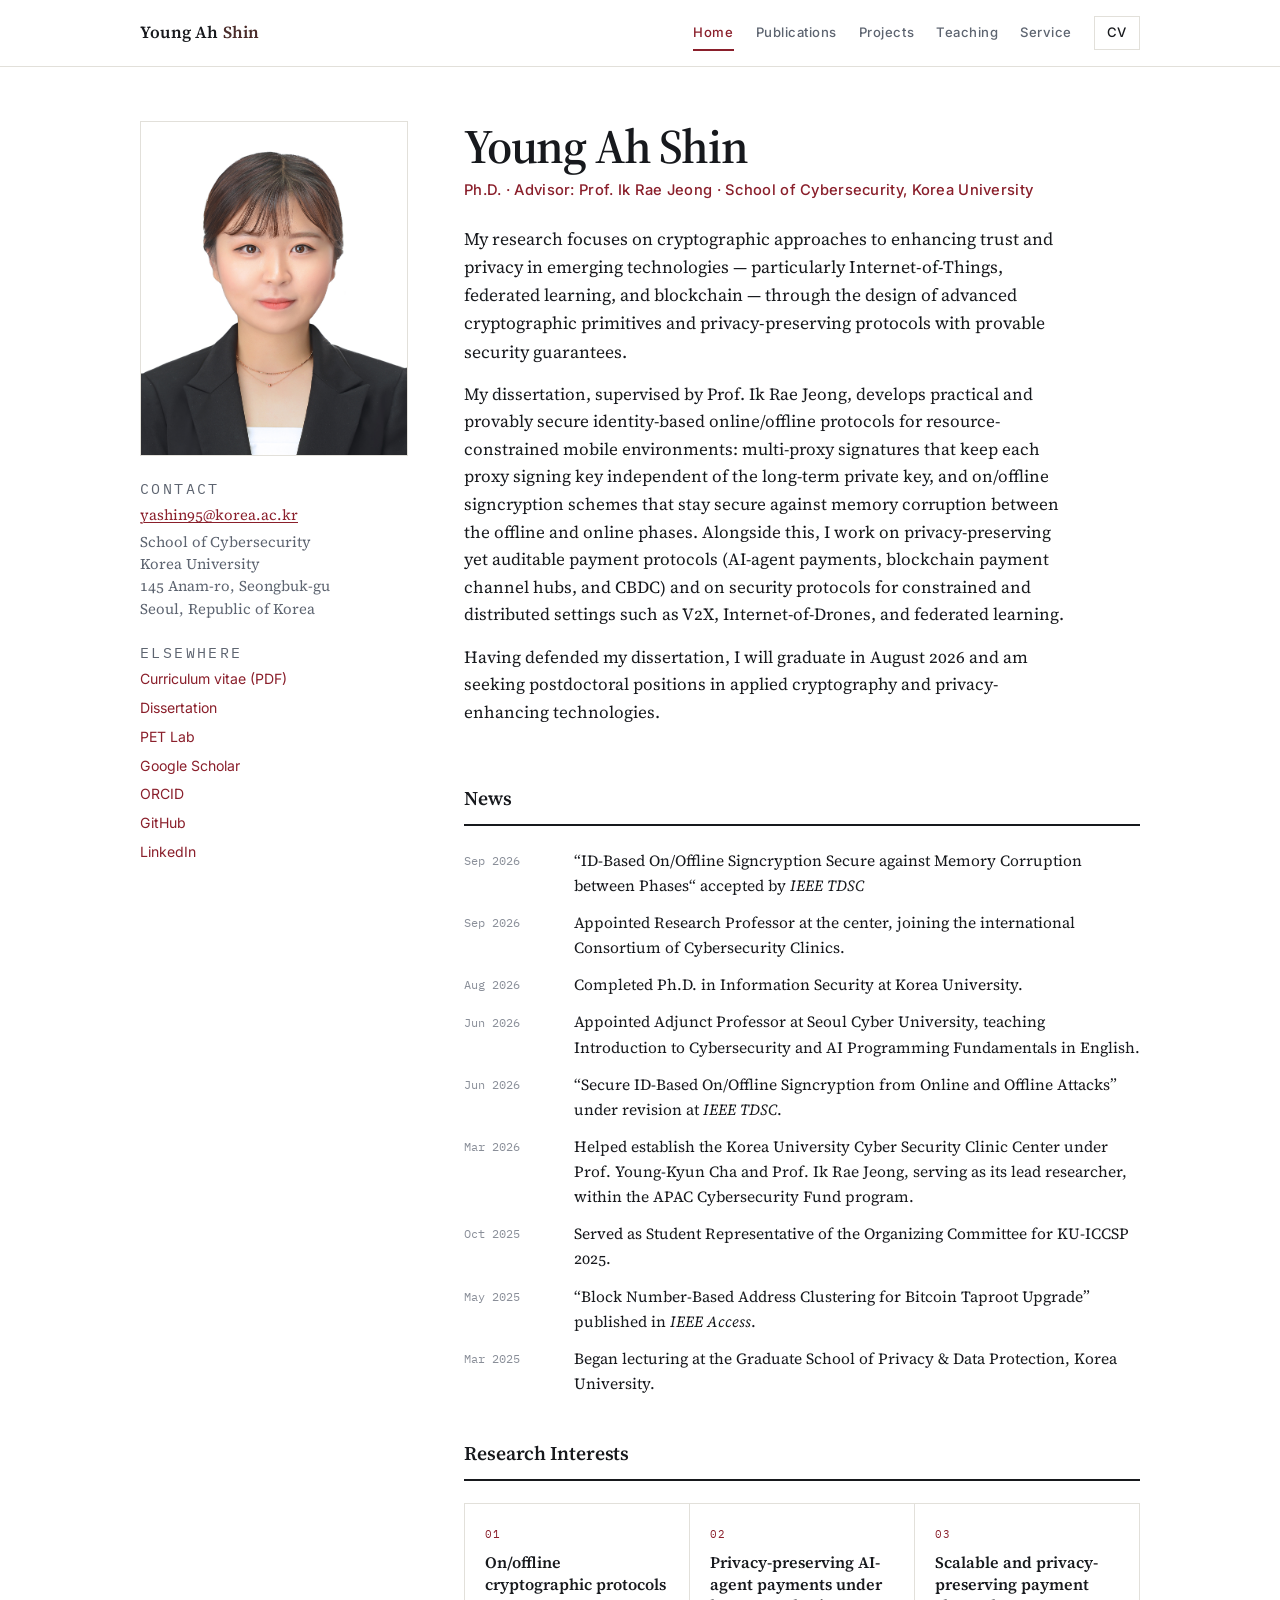
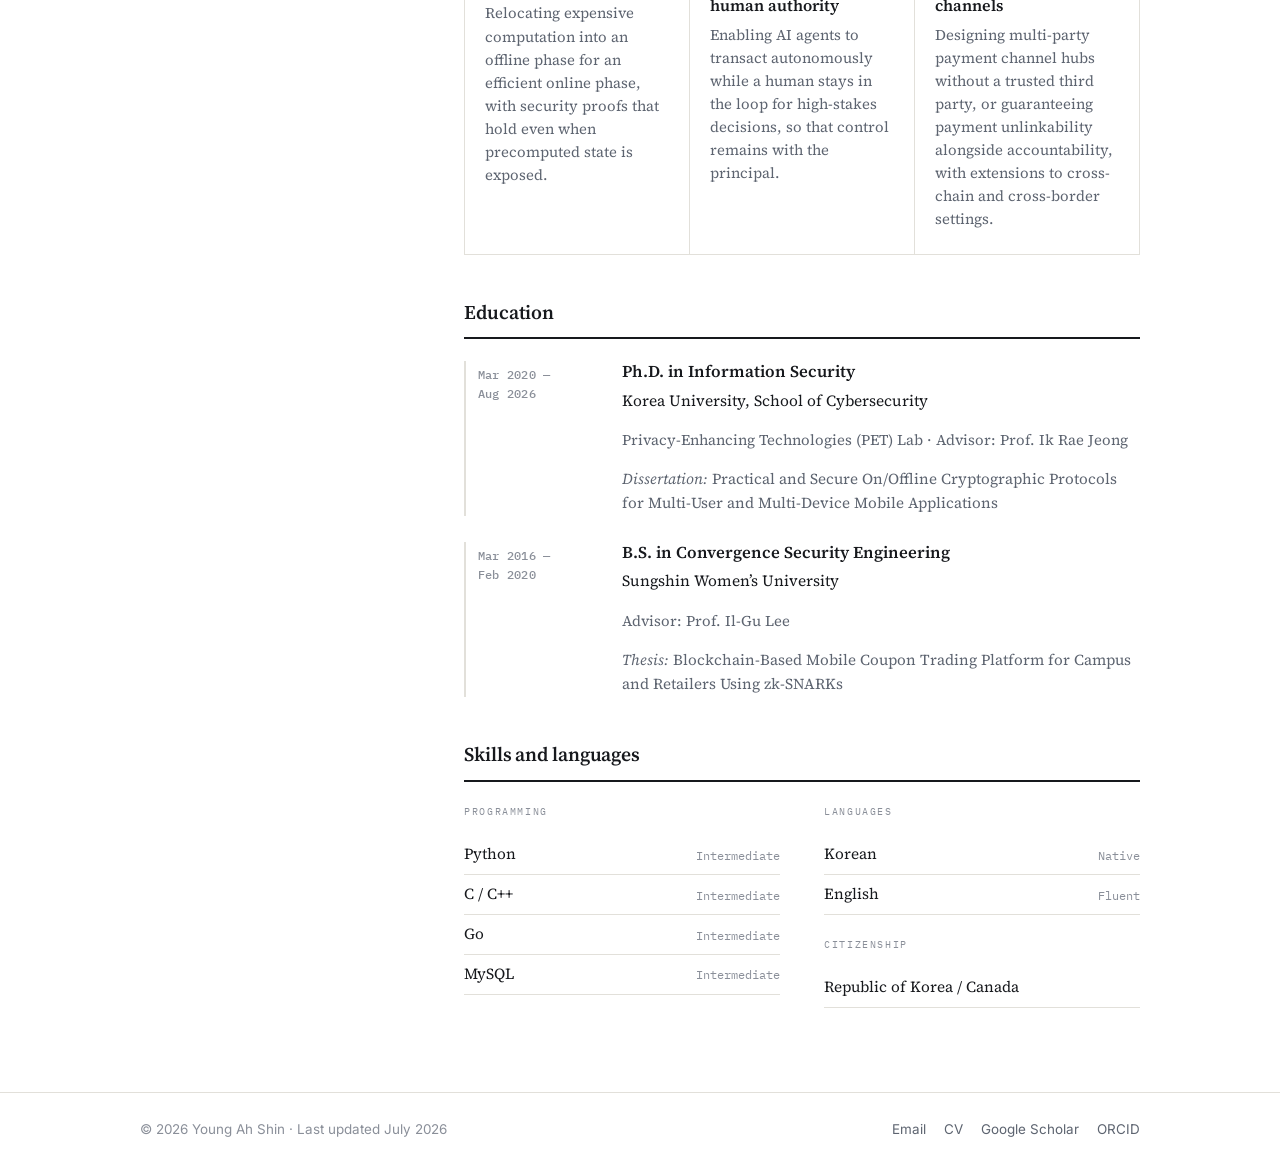
==== commit de03628d: "news" ====
--- a/index.html
+++ b/index.html
@@ -58,8 +58,8 @@
             <p class="side-label">Elsewhere</p>
             <div class="side-links">
               <a href="Shin_CV_Fulbright_090826.pdf" target="_blank" rel="noopener">Curriculum vitae (PDF)</a>
-              <a href="https://dcollection.korea.ac.kr/public_resource/pdf/000000321469_20260923180502.pdf"
-                target="_blank" rel="noopener">Dissertation </a>
+              <a href="https://dcollection.korea.ac.kr/srch/srchDetail/000000321469" target="_blank"
+                rel="noopener">Dissertation </a>
               <a href="https://pet.korea.ac.kr/" target="_blank" rel="noopener">PET Lab</a>
               <a href="https://scholar.google.com/citations?user=QF94qp0AAAAJ&hl=en" target="_blank"
                 rel="noopener">Google Scholar</a>
@@ -102,6 +102,8 @@
           <section class="section">
             <h2 class="section-title">News</h2>
             <ul class="news">
+              <li><time datetime="2026-09">Sep 2026</time><span> &ldquo;ID-Based On/Offline Signcryption Secure against
+                  Memory Corruption between Phases&ldquo; accepted by <em>IEEE TDSC</em></span></li>
               <li><time datetime="2026-09">Sep 2026</time><span>Appointed Research Professor at the center, joining the
                   international Consortium of Cybersecurity Clinics.</span></li>
               <li><time datetime="2026-08">Aug 2026</time><span>Completed Ph.D. in Information Security at Korea
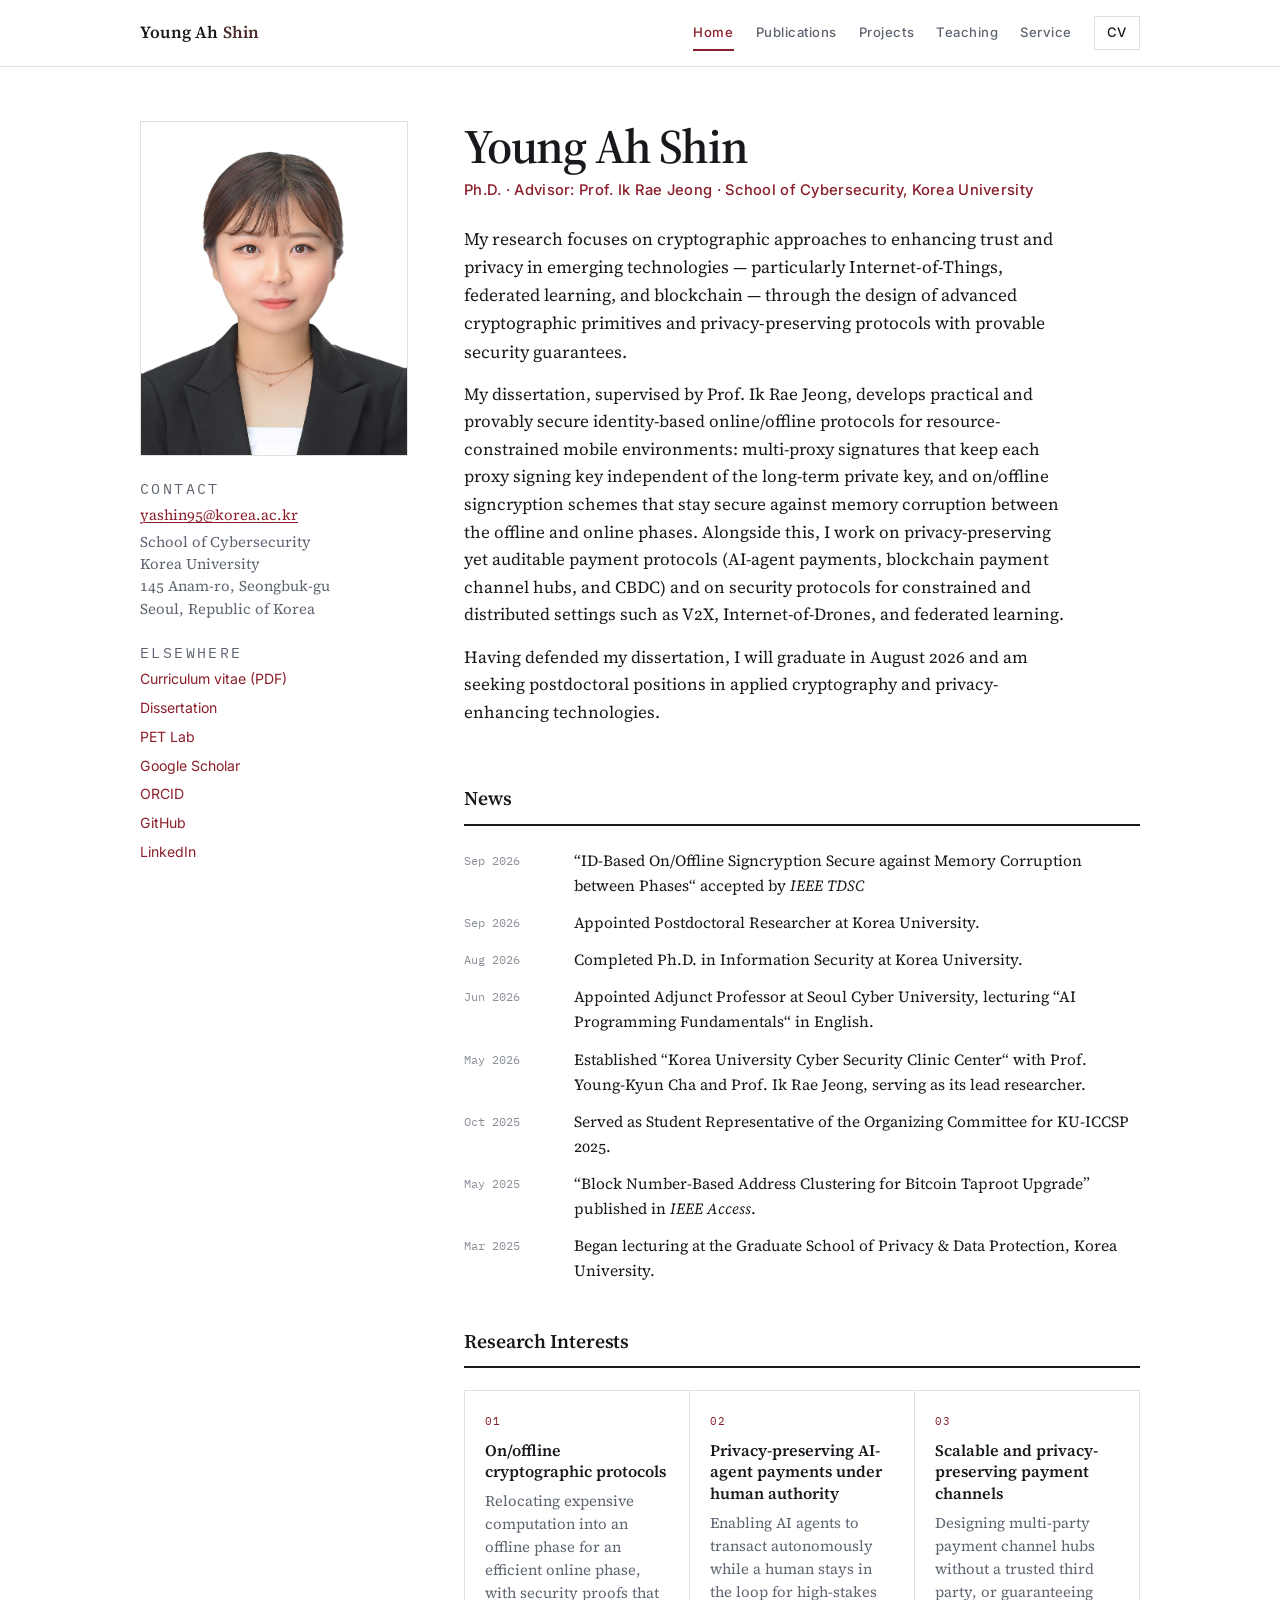
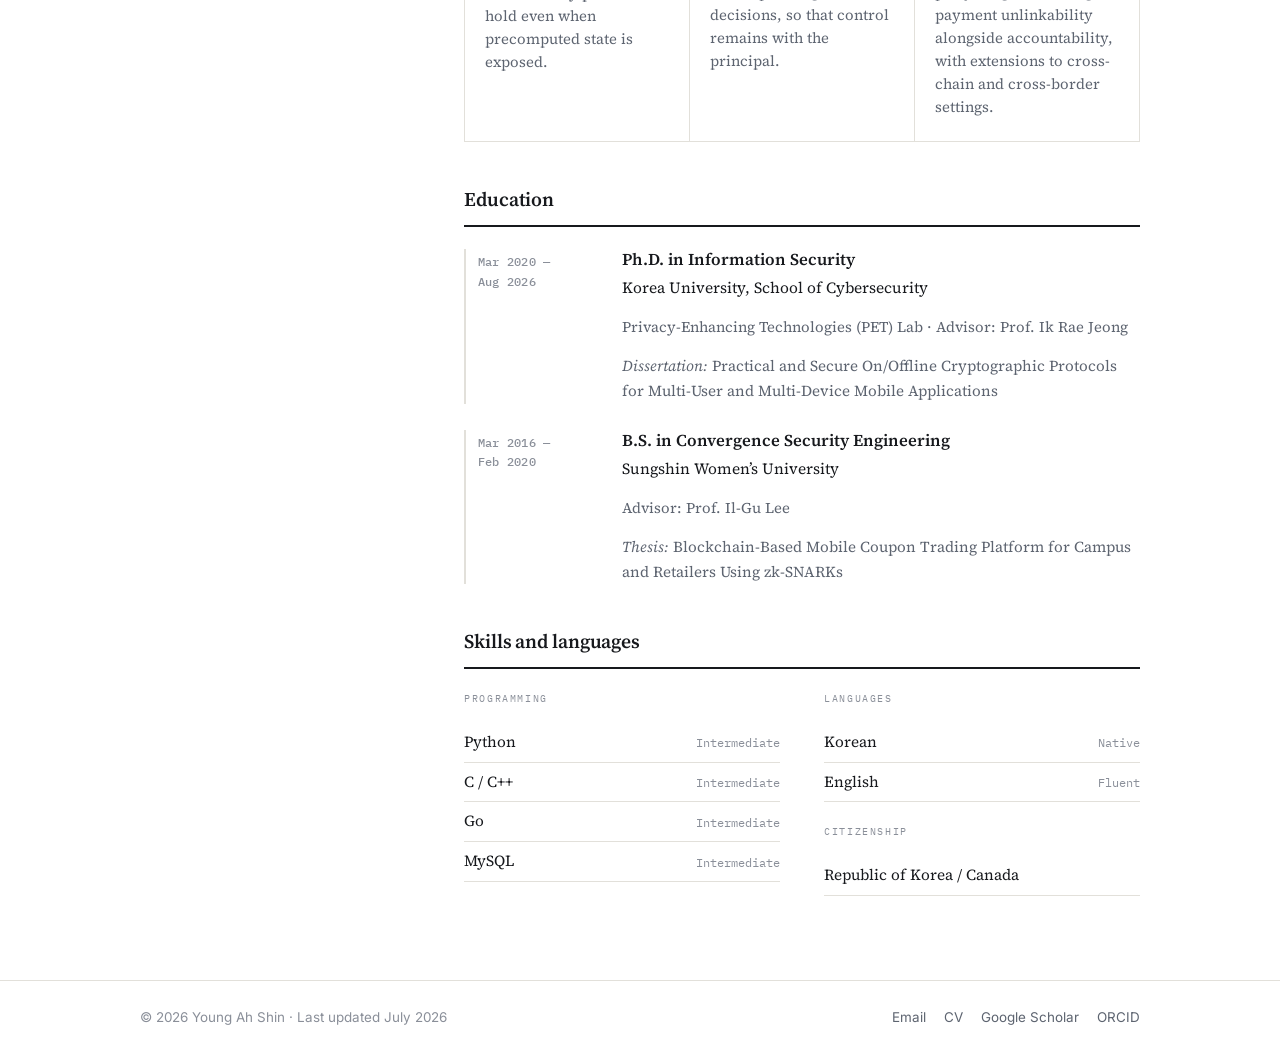
==== commit ecb7c379: "news" ====
--- a/index.html
+++ b/index.html
@@ -104,17 +104,15 @@
             <ul class="news">
               <li><time datetime="2026-09">Sep 2026</time><span> &ldquo;ID-Based On/Offline Signcryption Secure against
                   Memory Corruption between Phases&ldquo; accepted by <em>IEEE TDSC</em></span></li>
-              <li><time datetime="2026-09">Sep 2026</time><span>Appointed Research Professor at the center, joining the
-                  international Consortium of Cybersecurity Clinics.</span></li>
+              <li><time datetime="2026-09">Sep 2026</time><span>Appointed Postdoctoral Researcher at Korea
+                  University.</span></li>
               <li><time datetime="2026-08">Aug 2026</time><span>Completed Ph.D. in Information Security at Korea
                   University.</span></li>
               <li><time datetime="2026-06">Jun 2026</time><span>Appointed Adjunct Professor at Seoul Cyber University,
-                  teaching Introduction to Cybersecurity and AI Programming Fundamentals in English.</span></li>
-              <li><time datetime="2026-06">Jun 2026</time><span>&ldquo;Secure ID-Based On/Offline Signcryption from
-                  Online and Offline Attacks&rdquo; under revision at <em>IEEE TDSC</em>.</span></li>
-              <li><time datetime="2026-03">Mar 2026</time><span>Helped establish the Korea University Cyber Security
-                  Clinic Center under Prof. Young-Kyun Cha and Prof. Ik Rae Jeong, serving as its lead researcher,
-                  within the APAC Cybersecurity Fund program.</span></li>
+                  lecturing &ldquo;AI Programming Fundamentals&ldquo; in English.</span></li>
+              <li><time datetime="2026-05">May 2026</time><span>Established &ldquo;Korea University Cyber Security
+                  Clinic Center&ldquo; with Prof. Young-Kyun Cha and Prof. Ik Rae Jeong, serving as its lead
+                  researcher.</span></li>
               <li><time datetime="2025-10">Oct 2025</time><span>Served as Student Representative of the Organizing
                   Committee for KU-ICCSP 2025.</span></li>
               <li><time datetime="2025-05">May 2025</time><span>&ldquo;Block Number-Based Address Clustering for Bitcoin
